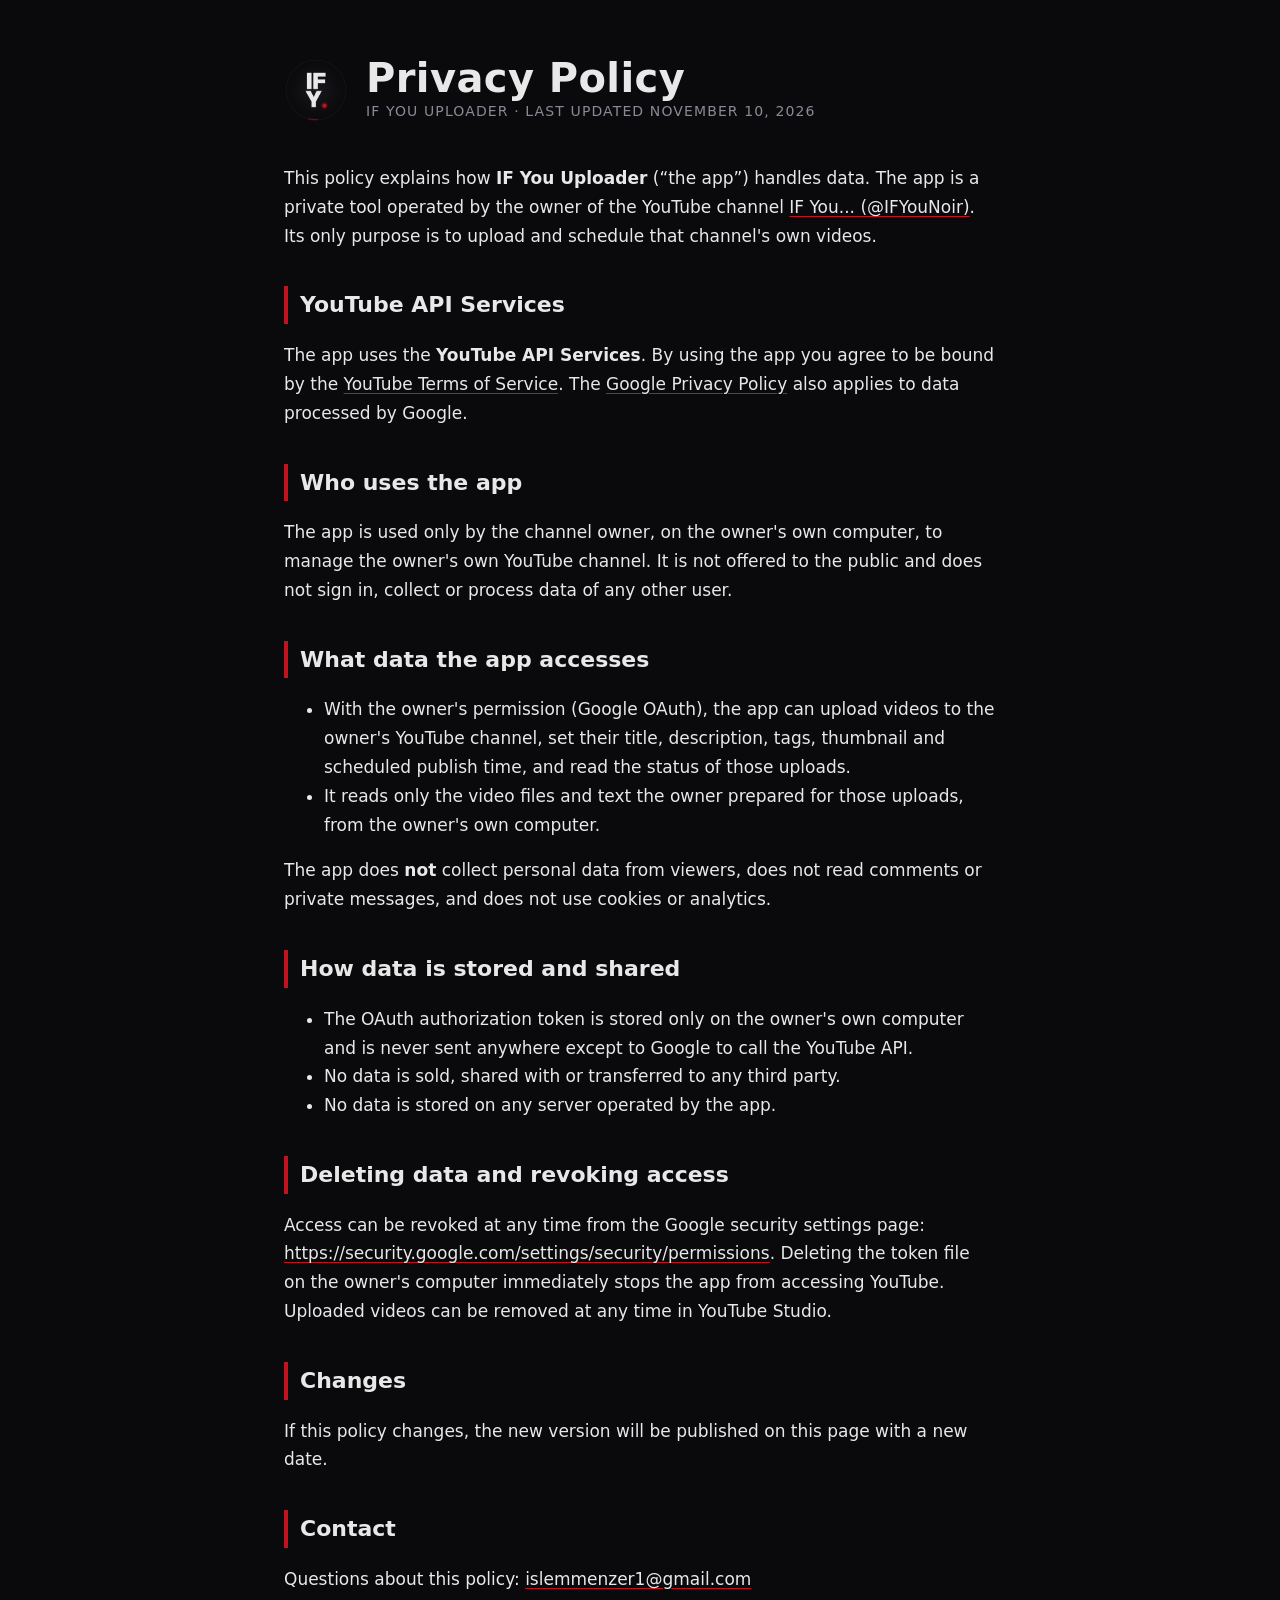
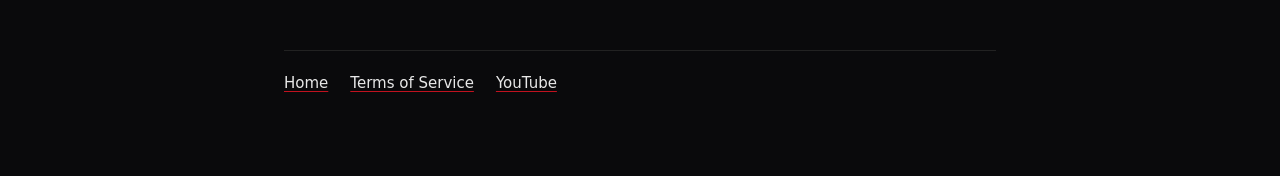
==== privacy.html @ 326ccce6 "Initial commit" ====
<!DOCTYPE html>
<html lang="en"><head><meta charset="utf-8"><meta name="viewport" content="width=device-width,initial-scale=1">
<title>Privacy Policy — IF You Uploader</title><link rel="stylesheet" href="style.css"><link rel="icon" href="logo.png"></head>
<body><main>
<header><img src="logo.png" alt="IF You... logo"><div><h1>Privacy Policy</h1><div class="muted">IF You Uploader · last updated November 10, 2026</div></div></header>

<p>This policy explains how <strong>IF You Uploader</strong> (“the app”) handles data. The app is a private tool operated by the owner of the YouTube channel <a href="https://www.youtube.com/@IFYouNoir">IF You... (@IFYouNoir)</a>. Its only purpose is to upload and schedule that channel's own videos.</p>

<h2>YouTube API Services</h2>
<p>The app uses the <strong>YouTube API Services</strong>. By using the app you agree to be bound by the <a href="https://www.youtube.com/t/terms">YouTube Terms of Service</a>. The <a href="https://policies.google.com/privacy">Google Privacy Policy</a> also applies to data processed by Google.</p>

<h2>Who uses the app</h2>
<p>The app is used only by the channel owner, on the owner's own computer, to manage the owner's own YouTube channel. It is not offered to the public and does not sign in, collect or process data of any other user.</p>

<h2>What data the app accesses</h2>
<ul>
<li>With the owner's permission (Google OAuth), the app can upload videos to the owner's YouTube channel, set their title, description, tags, thumbnail and scheduled publish time, and read the status of those uploads.</li>
<li>It reads only the video files and text the owner prepared for those uploads, from the owner's own computer.</li>
</ul>
<p>The app does <strong>not</strong> collect personal data from viewers, does not read comments or private messages, and does not use cookies or analytics.</p>

<h2>How data is stored and shared</h2>
<ul>
<li>The OAuth authorization token is stored only on the owner's own computer and is never sent anywhere except to Google to call the YouTube API.</li>
<li>No data is sold, shared with or transferred to any third party.</li>
<li>No data is stored on any server operated by the app.</li>
</ul>

<h2>Deleting data and revoking access</h2>
<p>Access can be revoked at any time from the Google security settings page: <a href="https://security.google.com/settings/security/permissions">https://security.google.com/settings/security/permissions</a>. Deleting the token file on the owner's computer immediately stops the app from accessing YouTube. Uploaded videos can be removed at any time in YouTube Studio.</p>

<h2>Changes</h2>
<p>If this policy changes, the new version will be published on this page with a new date.</p>

<h2>Contact</h2>
<p>Questions about this policy: <a href="mailto:islemmenzer1@gmail.com">islemmenzer1@gmail.com</a></p>

<nav><a href="index.html">Home</a><a href="terms.html">Terms of Service</a><a href="https://www.youtube.com/@IFYouNoir">YouTube</a></nav>
</main></body></html>
---- style.css ----
:root{--bg:#0A0A0C;--fg:#E8E8E8;--red:#C1121F;--muted:#8A8A96}
*{box-sizing:border-box}body{margin:0;background:var(--bg);color:var(--fg);font:17px/1.7 system-ui,-apple-system,"Segoe UI",Inter,sans-serif}
main{max-width:760px;margin:0 auto;padding:56px 24px 80px}
header{display:flex;align-items:center;gap:18px;margin-bottom:40px}
header img{width:64px;height:64px;border-radius:50%}
h1{font-size:40px;line-height:1.1;margin:0;letter-spacing:.01em}h1 span{color:var(--red)}
h2{font-size:22px;margin:36px 0 8px;border-left:4px solid var(--red);padding-left:12px}
a{color:var(--fg);text-decoration-color:var(--red);text-underline-offset:3px}
.muted{color:var(--muted);font-size:14px;letter-spacing:.08em;text-transform:uppercase}
nav{margin-top:56px;padding-top:20px;border-top:1px solid #222;display:flex;gap:22px;flex-wrap:wrap;font-size:15px}
.tag{font-size:22px;color:var(--fg);opacity:.85}
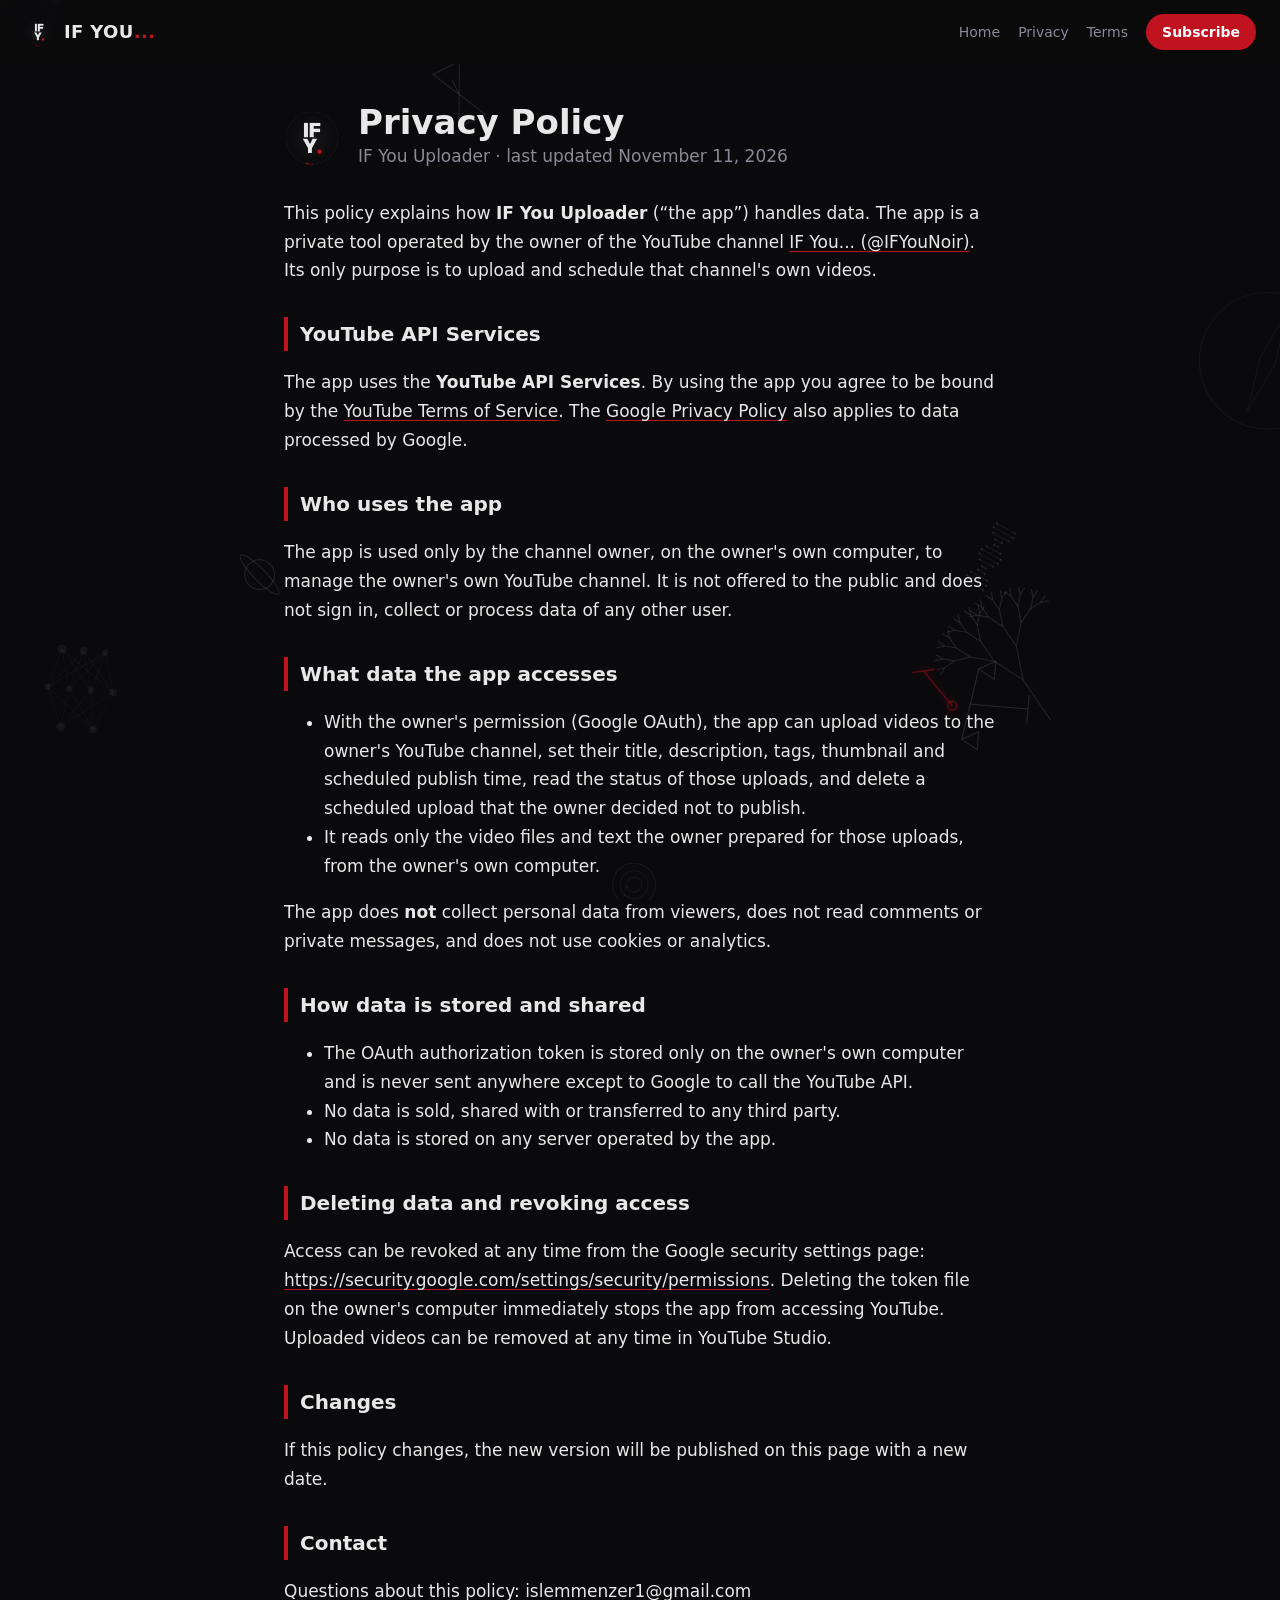
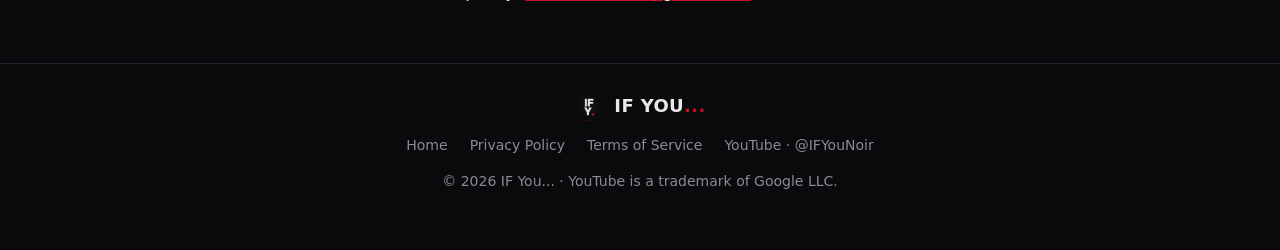
==== commit e2fdd959: "Simple website with floating shapes" ====
--- a/privacy.html
+++ b/privacy.html
@@ -1,8 +1,18 @@
 <!DOCTYPE html>
 <html lang="en"><head><meta charset="utf-8"><meta name="viewport" content="width=device-width,initial-scale=1">
 <title>Privacy Policy — IF You Uploader</title><link rel="stylesheet" href="style.css"><link rel="icon" href="logo.png"></head>
-<body><main>
-<header><img src="logo.png" alt="IF You... logo"><div><h1>Privacy Policy</h1><div class="muted">IF You Uploader · last updated November 10, 2026</div></div></header>
+<body>
+<nav class="top">
+  <a class="brand" href="index.html"><img src="logo.png" alt=""><b>IF YOU<span>...</span></b></a>
+  <div class="links">
+    <a href="index.html">Home</a>
+    <a href="privacy.html">Privacy</a>
+    <a href="terms.html">Terms</a>
+    <a class="btn small" href="https://www.youtube.com/@IFYouNoir?sub_confirmation=1">Subscribe</a>
+  </div>
+</nav>
+<main class="doc">
+<header><img src="logo.png" alt="IF You... logo"><div><h1>Privacy Policy</h1><div class="muted">IF You Uploader · last updated November 11, 2026</div></div></header>
 
 <p>This policy explains how <strong>IF You Uploader</strong> (“the app”) handles data. The app is a private tool operated by the owner of the YouTube channel <a href="https://www.youtube.com/@IFYouNoir">IF You... (@IFYouNoir)</a>. Its only purpose is to upload and schedule that channel's own videos.</p>
 
@@ -14,7 +24,7 @@
 
 <h2>What data the app accesses</h2>
 <ul>
-<li>With the owner's permission (Google OAuth), the app can upload videos to the owner's YouTube channel, set their title, description, tags, thumbnail and scheduled publish time, and read the status of those uploads.</li>
+<li>With the owner's permission (Google OAuth), the app can upload videos to the owner's YouTube channel, set their title, description, tags, thumbnail and scheduled publish time, read the status of those uploads, and delete a scheduled upload that the owner decided not to publish.</li>
 <li>It reads only the video files and text the owner prepared for those uploads, from the owner's own computer.</li>
 </ul>
 <p>The app does <strong>not</strong> collect personal data from viewers, does not read comments or private messages, and does not use cookies or analytics.</p>
@@ -35,5 +45,16 @@
 <h2>Contact</h2>
 <p>Questions about this policy: <a href="mailto:islemmenzer1@gmail.com">islemmenzer1@gmail.com</a></p>
 
-<nav><a href="index.html">Home</a><a href="terms.html">Terms of Service</a><a href="https://www.youtube.com/@IFYouNoir">YouTube</a></nav>
-</main></body></html>
+</main>
+<footer>
+  <div class="brand"><img src="logo.png" alt=""><b>IF YOU<span>...</span></b></div>
+  <div class="links">
+    <a href="index.html">Home</a>
+    <a href="privacy.html">Privacy Policy</a>
+    <a href="terms.html">Terms of Service</a>
+    <a href="https://www.youtube.com/@IFYouNoir">YouTube · @IFYouNoir</a>
+  </div>
+  <p class="small muted">© 2026 IF You... · YouTube is a trademark of Google LLC.</p>
+</footer>
+<script src="bg.js" defer></script>
+</body></html>
--- a/style.css
+++ b/style.css
@@ -1,11 +1,57 @@
-:root{--bg:#0A0A0C;--fg:#E8E8E8;--red:#C1121F;--muted:#8A8A96}
-*{box-sizing:border-box}body{margin:0;background:var(--bg);color:var(--fg);font:17px/1.7 system-ui,-apple-system,"Segoe UI",Inter,sans-serif}
-main{max-width:760px;margin:0 auto;padding:56px 24px 80px}
-header{display:flex;align-items:center;gap:18px;margin-bottom:40px}
-header img{width:64px;height:64px;border-radius:50%}
-h1{font-size:40px;line-height:1.1;margin:0;letter-spacing:.01em}h1 span{color:var(--red)}
-h2{font-size:22px;margin:36px 0 8px;border-left:4px solid var(--red);padding-left:12px}
-a{color:var(--fg);text-decoration-color:var(--red);text-underline-offset:3px}
-.muted{color:var(--muted);font-size:14px;letter-spacing:.08em;text-transform:uppercase}
-nav{margin-top:56px;padding-top:20px;border-top:1px solid #222;display:flex;gap:22px;flex-wrap:wrap;font-size:15px}
-.tag{font-size:22px;color:var(--fg);opacity:.85}
+:root{--bg:#0A0A0C;--panel:rgba(17,17,22,.78);--line:#22222a;--fg:#E8E8E8;--red:#C1121F;--muted:#8A8A96}
+*{box-sizing:border-box}
+body{margin:0;background:var(--bg);color:var(--fg);font:17px/1.6 system-ui,-apple-system,"Segoe UI",Inter,sans-serif;-webkit-font-smoothing:antialiased}
+a{color:var(--fg);text-decoration:none}
+.muted{color:var(--muted)}.small{font-size:14px}.tiny{font-size:12px;max-width:560px;margin:14px auto 0;line-height:1.5}
+
+#bg{position:fixed;inset:0;z-index:0;pointer-events:none}
+nav.top,.hero,main,footer{position:relative;z-index:1}
+
+nav.top{position:sticky;top:0;z-index:10;display:flex;justify-content:space-between;align-items:center;padding:14px 24px;background:rgba(10,10,12,.7);backdrop-filter:blur(8px)}
+nav.top .links{display:flex;gap:18px;align-items:center;font-size:14px}
+nav.top .links a:not(.btn){color:var(--muted)}
+.brand{display:flex;align-items:center;gap:10px;font-size:18px;letter-spacing:.02em}
+.brand img{width:30px;height:30px;border-radius:50%}
+.brand span{color:var(--red)}
+
+.btn{display:inline-block;background:var(--red);color:#fff;font-weight:700;padding:13px 26px;border-radius:999px;transition:transform .15s ease,background .15s ease}
+.btn:hover{transform:translateY(-1px);background:#d4182a}
+.btn.small{padding:7px 16px;font-size:14px}
+
+.hero{min-height:72vh;display:flex;flex-direction:column;justify-content:center;align-items:center;text-align:center;padding:40px 24px}
+.hero h1{font-size:clamp(64px,13vw,150px);line-height:.95;margin:0;font-weight:900;letter-spacing:-.02em}
+.hero h1 span{color:var(--red)}
+.lead{font-size:clamp(18px,2.6vw,24px);color:#cfcfd6;margin:18px 0 30px;font-weight:300}
+.schedule{margin-top:24px;color:var(--muted);font-size:13px;letter-spacing:.12em;text-transform:uppercase}
+.dot{display:inline-block;width:7px;height:7px;border-radius:50%;background:var(--red);margin-right:8px;box-shadow:0 0 10px var(--red);animation:pulse 2s infinite}
+@keyframes pulse{50%{opacity:.3}}
+
+main{max-width:980px;margin:0 auto;padding:0 24px 40px}
+section{margin:0 0 64px}
+h2{font-size:14px;letter-spacing:.2em;text-transform:uppercase;color:var(--muted);margin:0 0 18px;font-weight:600}
+
+.eps{display:grid;grid-template-columns:repeat(3,1fr);gap:18px}
+.ep{position:relative;display:block;background:var(--panel);border:1px solid var(--line);border-radius:14px;overflow:hidden;transition:border-color .15s ease,transform .15s ease}
+.ep:hover{border-color:var(--red);transform:translateY(-2px)}
+.ep img{width:100%;aspect-ratio:9/16;object-fit:cover;display:block}
+.ep .num{position:absolute;top:10px;left:10px;font:12px/1 ui-monospace,Consolas,monospace;background:rgba(0,0,0,.7);padding:5px 8px;border-radius:6px;letter-spacing:.1em}
+.ep .title{display:block;padding:12px 14px 14px;font-weight:600;font-size:15px;line-height:1.35}
+
+.chips{list-style:none;padding:0;margin:0;display:flex;flex-wrap:wrap;gap:10px;justify-content:center}
+.chips li{border:1px solid var(--line);background:var(--panel);border-radius:999px;padding:7px 16px;font-size:14px;color:#cfcfd6}
+
+footer{text-align:center;padding:28px 24px 44px;border-top:1px solid var(--line)}
+footer .links{display:flex;gap:22px;justify-content:center;flex-wrap:wrap;font-size:14px;margin-top:8px}
+footer .links a{color:var(--muted)}footer .links a:hover{color:var(--fg)}
+
+/* legal pages */
+.doc{max-width:760px;margin:0 auto;padding:24px 24px 40px;line-height:1.7}
+.doc a{text-decoration:underline;text-decoration-color:var(--red);text-underline-offset:3px}
+.doc header{display:flex;align-items:center;gap:18px;margin:16px 0 28px}
+.doc header img{width:56px;height:56px;border-radius:50%}
+.doc h1{font-size:34px;line-height:1.1;margin:0}
+.doc h2{font-size:20px;letter-spacing:0;text-transform:none;color:var(--fg);margin:32px 0 8px;border-left:4px solid var(--red);padding-left:12px}
+footer .brand{justify-content:center;margin-bottom:12px}
+
+@media (max-width:720px){.eps{grid-template-columns:repeat(2,1fr);gap:12px}nav.top .links a:not(.btn){display:none}}
+@media (prefers-reduced-motion:reduce){.dot{animation:none}.btn,.ep{transition:none}}
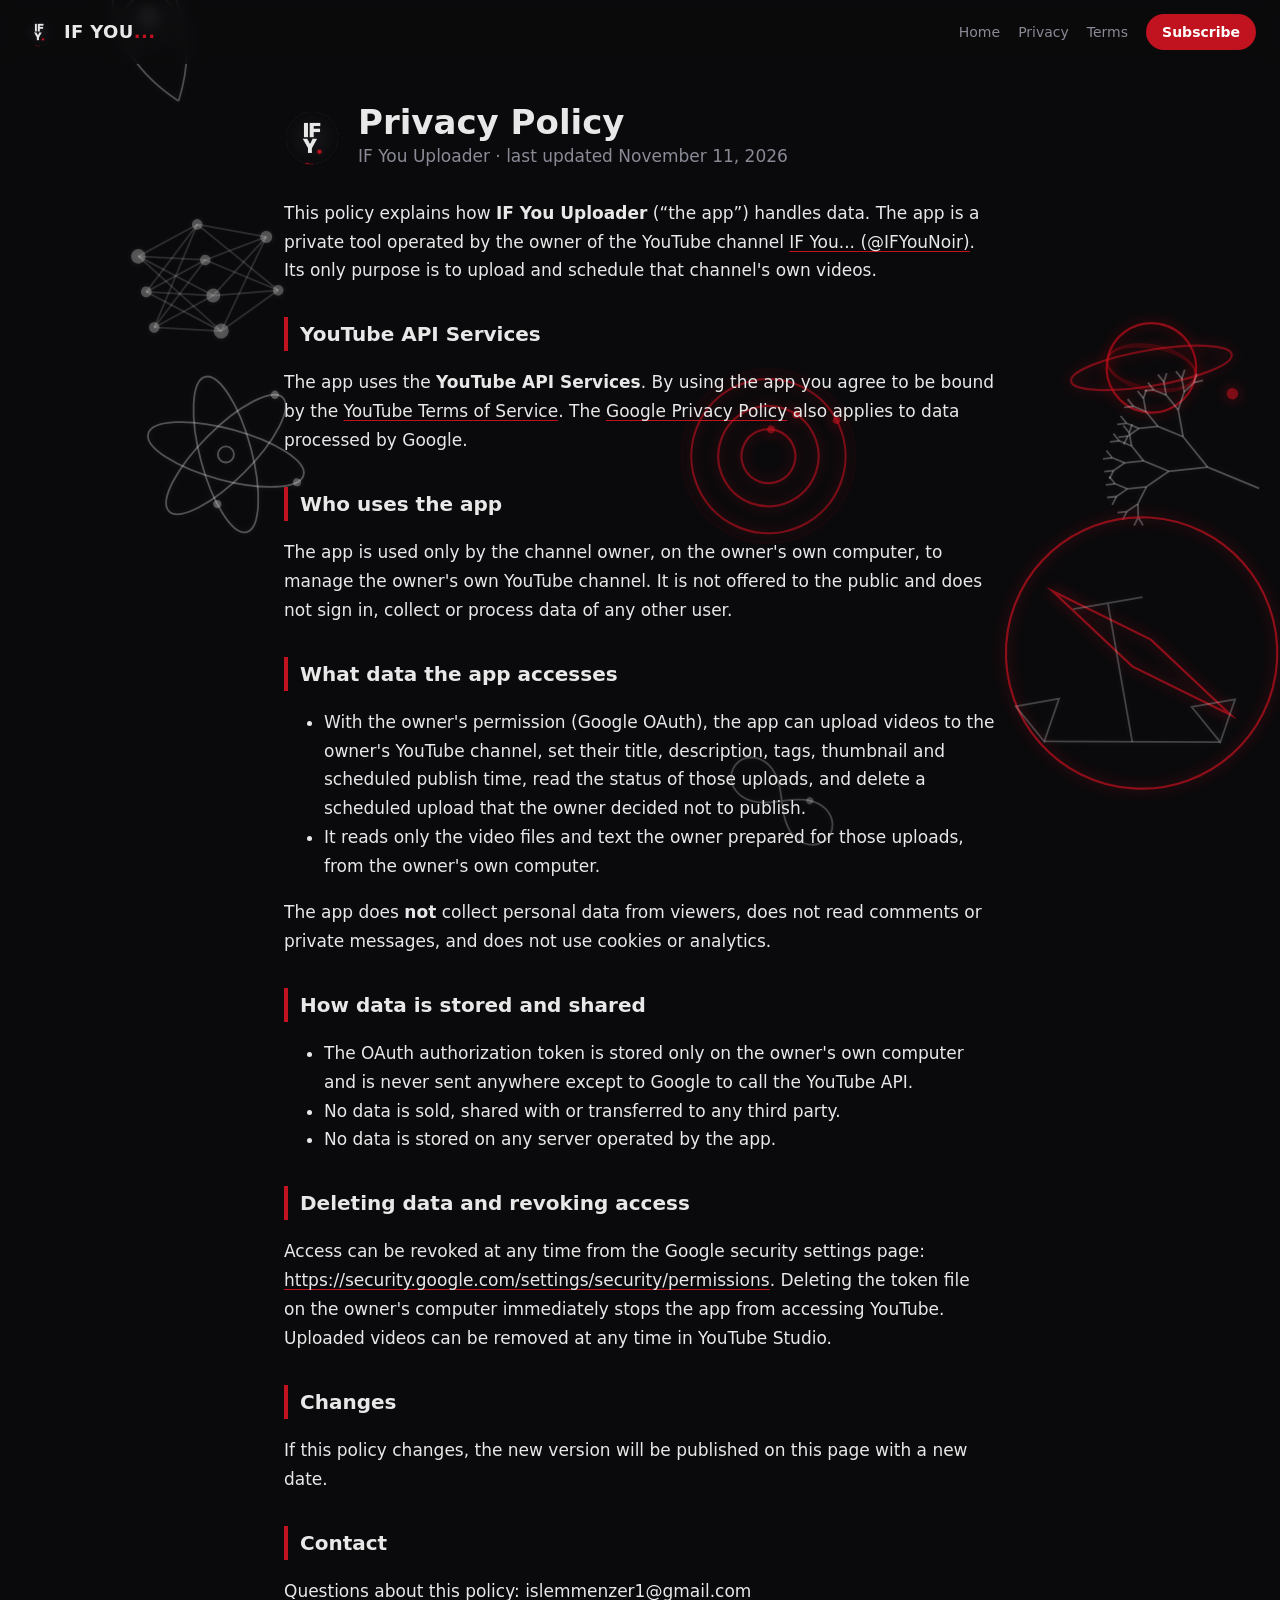
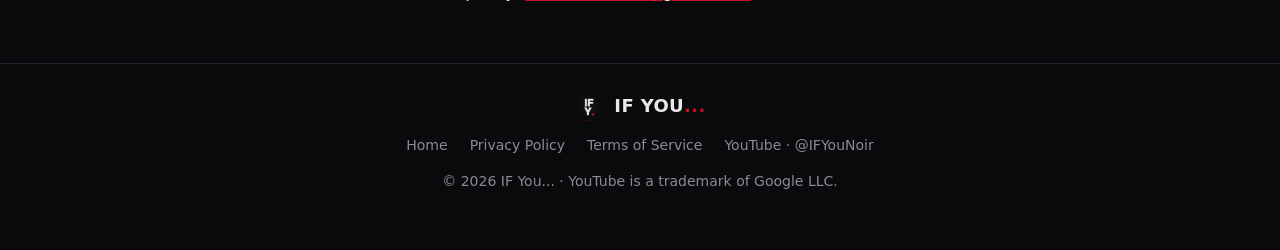
==== commit c4a19dda: "Update latest episodes (005)" ====
--- a/privacy.html
+++ b/privacy.html
@@ -1,6 +1,6 @@
 <!DOCTYPE html>
 <html lang="en"><head><meta charset="utf-8"><meta name="viewport" content="width=device-width,initial-scale=1">
-<title>Privacy Policy — IF You Uploader</title><link rel="stylesheet" href="style.css"><link rel="icon" href="logo.png"></head>
+<title>Privacy Policy — IF You Uploader</title><link rel="stylesheet" href="style.css?v=4"><link rel="icon" href="logo.png"></head>
 <body>
 <nav class="top">
   <a class="brand" href="index.html"><img src="logo.png" alt=""><b>IF YOU<span>...</span></b></a>
@@ -56,5 +56,5 @@
   </div>
   <p class="small muted">© 2026 IF You... · YouTube is a trademark of Google LLC.</p>
 </footer>
-<script src="bg.js" defer></script>
+<script src="bg.js?v=4" defer></script>
 </body></html>
--- a/style.css
+++ b/style.css
@@ -33,7 +33,13 @@
 .eps{display:grid;grid-template-columns:repeat(3,1fr);gap:18px}
 .ep{position:relative;display:block;background:var(--panel);border:1px solid var(--line);border-radius:14px;overflow:hidden;transition:border-color .15s ease,transform .15s ease}
 .ep:hover{border-color:var(--red);transform:translateY(-2px)}
+.ep .pic{position:relative;display:block}
 .ep img{width:100%;aspect-ratio:9/16;object-fit:cover;display:block}
+.ep.soon img{filter:blur(6px) brightness(.45);transform:scale(1.06)}
+.ep .pic{overflow:hidden}
+.band{position:absolute;left:0;right:0;top:50%;transform:translateY(-50%) rotate(-6deg) scale(1.15);background:var(--red);color:#fff;text-align:center;padding:12px 0 10px;box-shadow:0 0 30px rgba(193,18,31,.6)}
+.band b{display:block;font-size:20px;letter-spacing:.22em;font-weight:900}
+.band small{display:block;font-size:12px;letter-spacing:.15em;opacity:.85;text-transform:uppercase}
 .ep .num{position:absolute;top:10px;left:10px;font:12px/1 ui-monospace,Consolas,monospace;background:rgba(0,0,0,.7);padding:5px 8px;border-radius:6px;letter-spacing:.1em}
 .ep .title{display:block;padding:12px 14px 14px;font-weight:600;font-size:15px;line-height:1.35}
 
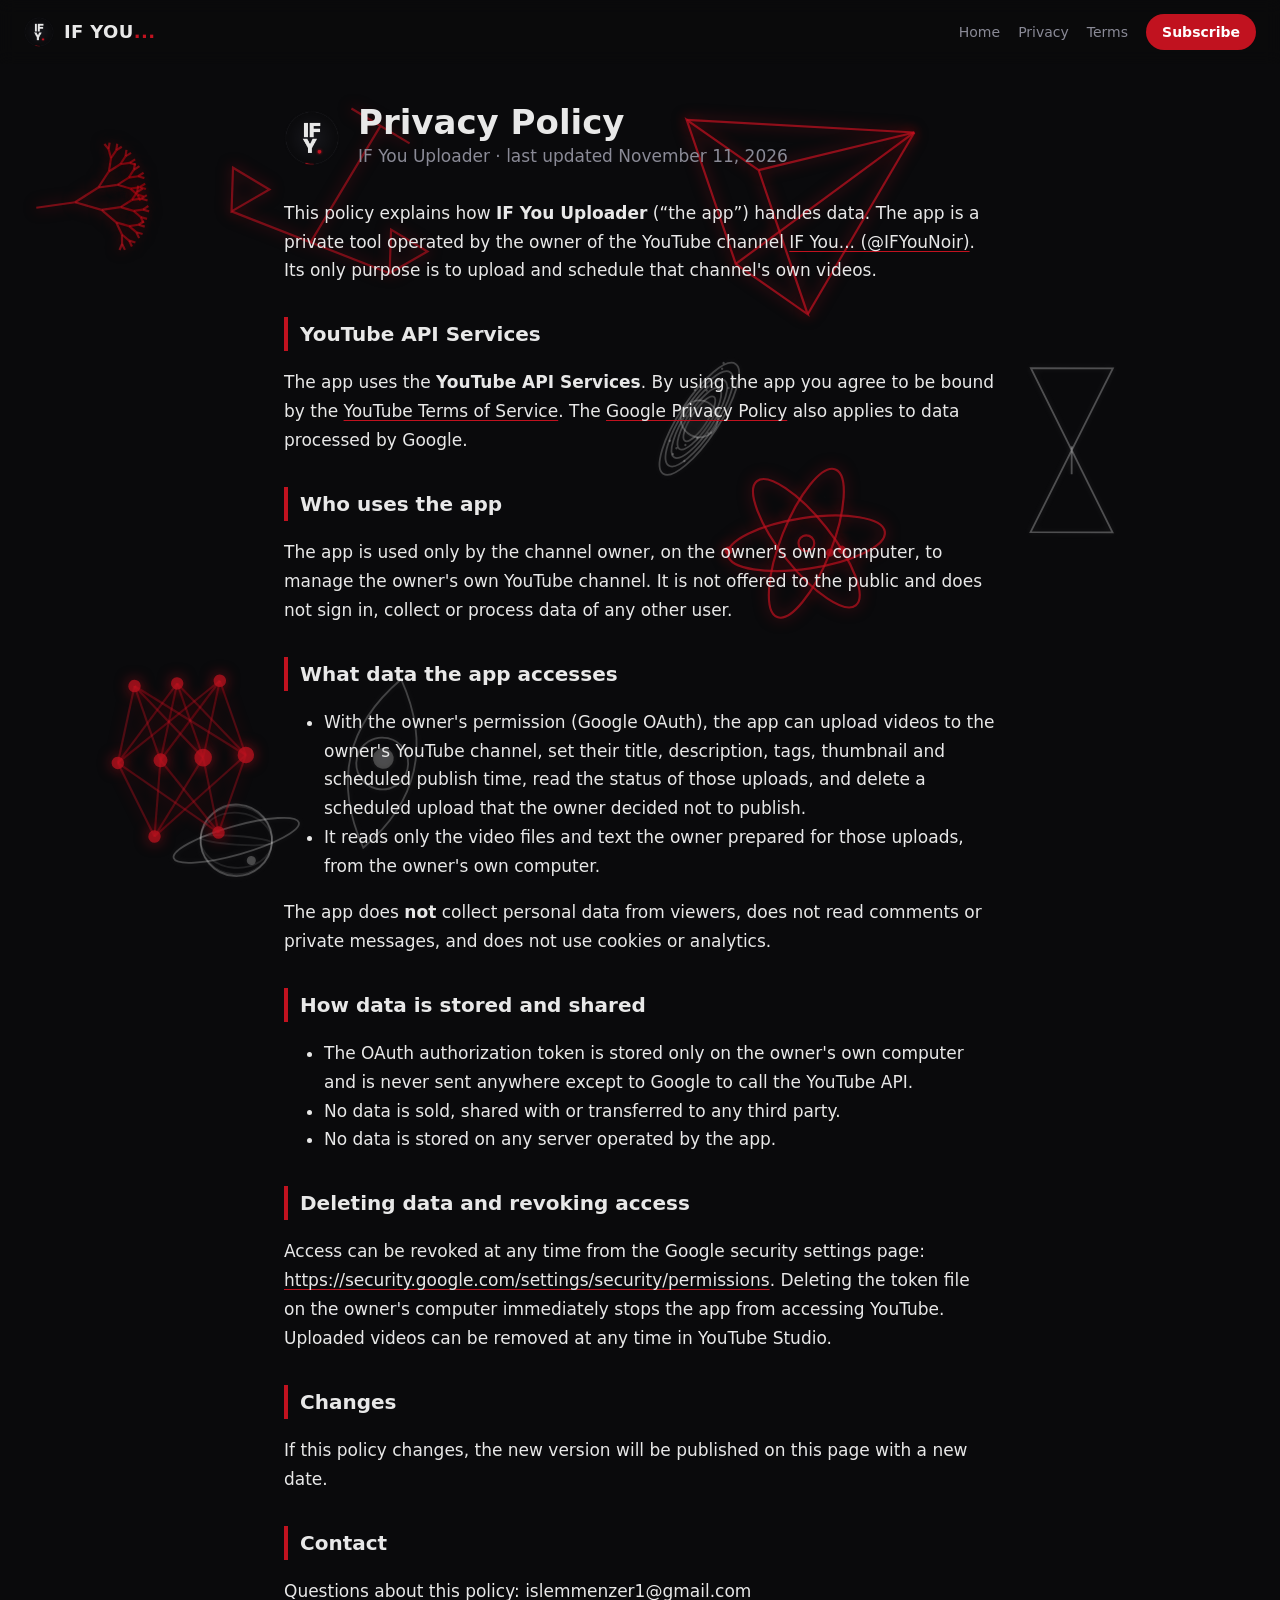
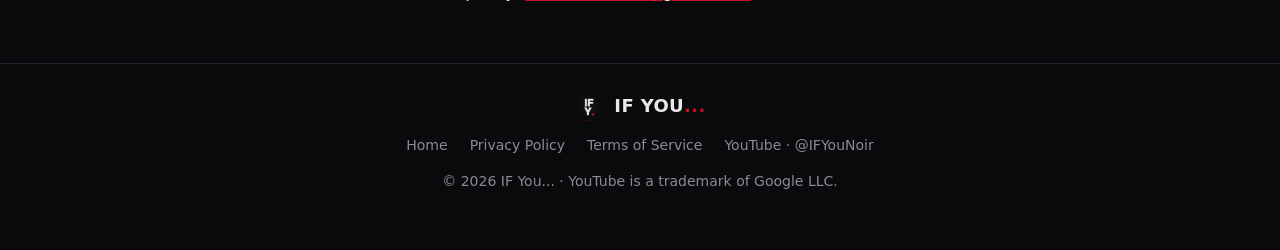
==== commit 0b1598da: "Wide cards for Deep Dives" ====
--- a/privacy.html
+++ b/privacy.html
@@ -1,6 +1,6 @@
 <!DOCTYPE html>
 <html lang="en"><head><meta charset="utf-8"><meta name="viewport" content="width=device-width,initial-scale=1">
-<title>Privacy Policy — IF You Uploader</title><link rel="stylesheet" href="style.css?v=4"><link rel="icon" href="logo.png"></head>
+<title>Privacy Policy — IF You Uploader</title><link rel="stylesheet" href="style.css?v=5"><link rel="icon" href="logo.png"></head>
 <body>
 <nav class="top">
   <a class="brand" href="index.html"><img src="logo.png" alt=""><b>IF YOU<span>...</span></b></a>
@@ -56,5 +56,5 @@
   </div>
   <p class="small muted">© 2026 IF You... · YouTube is a trademark of Google LLC.</p>
 </footer>
-<script src="bg.js?v=4" defer></script>
+<script src="bg.js?v=5" defer></script>
 </body></html>
--- a/style.css
+++ b/style.css
@@ -61,3 +61,4 @@
 
 @media (max-width:720px){.eps{grid-template-columns:repeat(2,1fr);gap:12px}nav.top .links a:not(.btn){display:none}}
 @media (prefers-reduced-motion:reduce){.dot{animation:none}.btn,.ep{transition:none}}
+.ep.wide{grid-column:span 2}.ep.wide img{aspect-ratio:16/9}
